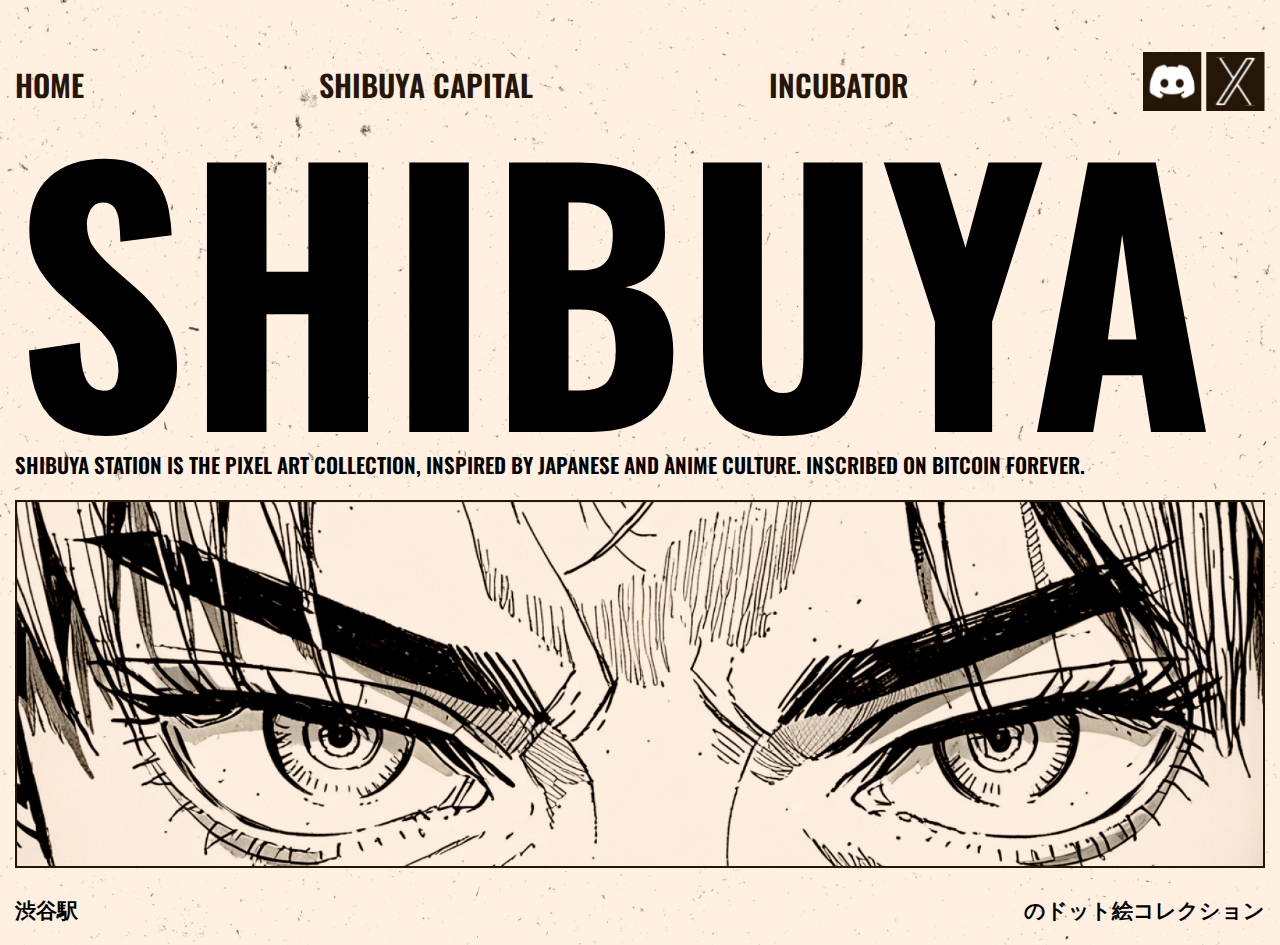
==== index.html @ 70e0d337 "Add files via upload" ====
<!DOCTYPE html>
<html lang="en">
  <head>
    <meta charset="UTF-8" />
    <meta name="viewport" content="width=device-width, initial-scale=1.0" />
    <title>SHibuya</title>
    <link rel="preconnect" href="https://fonts.googleapis.com" />
    <link rel="preconnect" href="https://fonts.gstatic.com" crossorigin />
    <link
      href="https://fonts.googleapis.com/css2?family=Oswald:wght@200..700&display=swap"
      rel="stylesheet"
    />
    <link rel="stylesheet" href="./style.css" />
  </head>
  <body>
    <header class="header">
      <div class="container">
        <nav class="nav">
         <img src="./img/logo.png" alt="" class="logo">
         
         <div class="menu">
            <a href="">home</a>
            <a href="">shibuya capital</a>
            <a href="">incubator</a>

            <div class="icons">
               <img src="./img/discord BLACK.svg" alt="">
               <img src="./img/twitter BLACK.svg" alt="">
            </div>
         </div>


     

         <img src="./img/iconamoon_menu-burger-horizontal-thin.svg" alt="" class="burger">
        </nav>
      </div>
    </header>

    <section class="hero">
      <div class="container">
         <div class="hero__wrapper">
            <h1>SHIBUYA</h1>
            <p>Shibuya Station is the pixel art collection, inspired by Japanese and anime culture.  Inscribed on Bitcoin FOREVER.</p>
            <img src="./img/hero-img.png" alt="">
            <div>
               <p>渋谷駅</p>
               <p>のドット絵コレクション</p>
            </div>

         </div>
      </div>
    </section>

    <script src="./script.js"></script>
  </body>
</html>
---- style.css ----
* {
  font-family: 'Oswald', system-ui;
  padding: 0;
  margin: 0;
}
.container {
  max-width: 1600px;
  margin: 0 auto;
  padding: 0 15px;
}
body {
  background-image: url(./img/bg-1.png);
  background-position: center;
  background-size: cover;
}
.header {
  padding: 52px 0 0;

  @media (max-width: 800px) {
    background-image: url(./img/bg-2.png);
    background-position: center;
    padding: 40px 0 0;
  }
}

.nav {
  display: flex;
  justify-content: space-between;
  align-items: center;
  gap: 20px;
}
.logo,
.burger {
  display: none;

  @media (max-width: 800px) {
    display: block;
    z-index: 11;
  }
}
.menu {
  display: flex;
  justify-content: space-between;
  align-items: center;
  gap: 20px;

  width: 100%;

  @media (max-width: 800px) {
    /* display: none; */

    position: fixed;
    top: 0;
    left: 0;
    width: 100%;
    height: 100dvh;
    background-color: #251607;

    display: flex;
    flex-direction: column;
    align-items: center;
    justify-content: center;
    gap: 20px;
    z-index: 10;

    opacity: 0;
    visibility: hidden;

    transition: 0.8s;

    &:active {
      opacity: 1;
      visibility: visible;
    }
  }

  a {
    font-size: 30px;
    font-weight: 600;
    text-transform: uppercase;
    text-decoration: none;
    color: #251607;

    @media (max-width: 800px) {
      color: white;
    }
  }
}

.hero__wrapper {
  justify-content: center;
  h1 {
    /* font-size: 440px; */
    line-height: 1;
    font-size: clamp(5.625rem, -1.023rem + 27.27vw, 26.25rem);

    
    @media (max-width: 480px) {
      padding: 20px 0 0;
    }
  }
  img {
    width: 100%;
  }
  p {
    /* font-size: 22px; */
    font-size: clamp(1.125rem, 1.044rem + 0.33vw, 1.375rem);
    text-transform: uppercase;
    font-weight: 600;
    margin-bottom: 20px;

    @media (max-width: 480px) {
      padding: 20px 0;
    }
  }

  div {
    display: flex;
    justify-content: space-between;
    align-items: center;
    gap: 20px;
    margin-top: 20px;

    @media (max-width: 480px) {
      justify-content: center;
      p:first-child {
        display: none;
      }
    }
  }
}
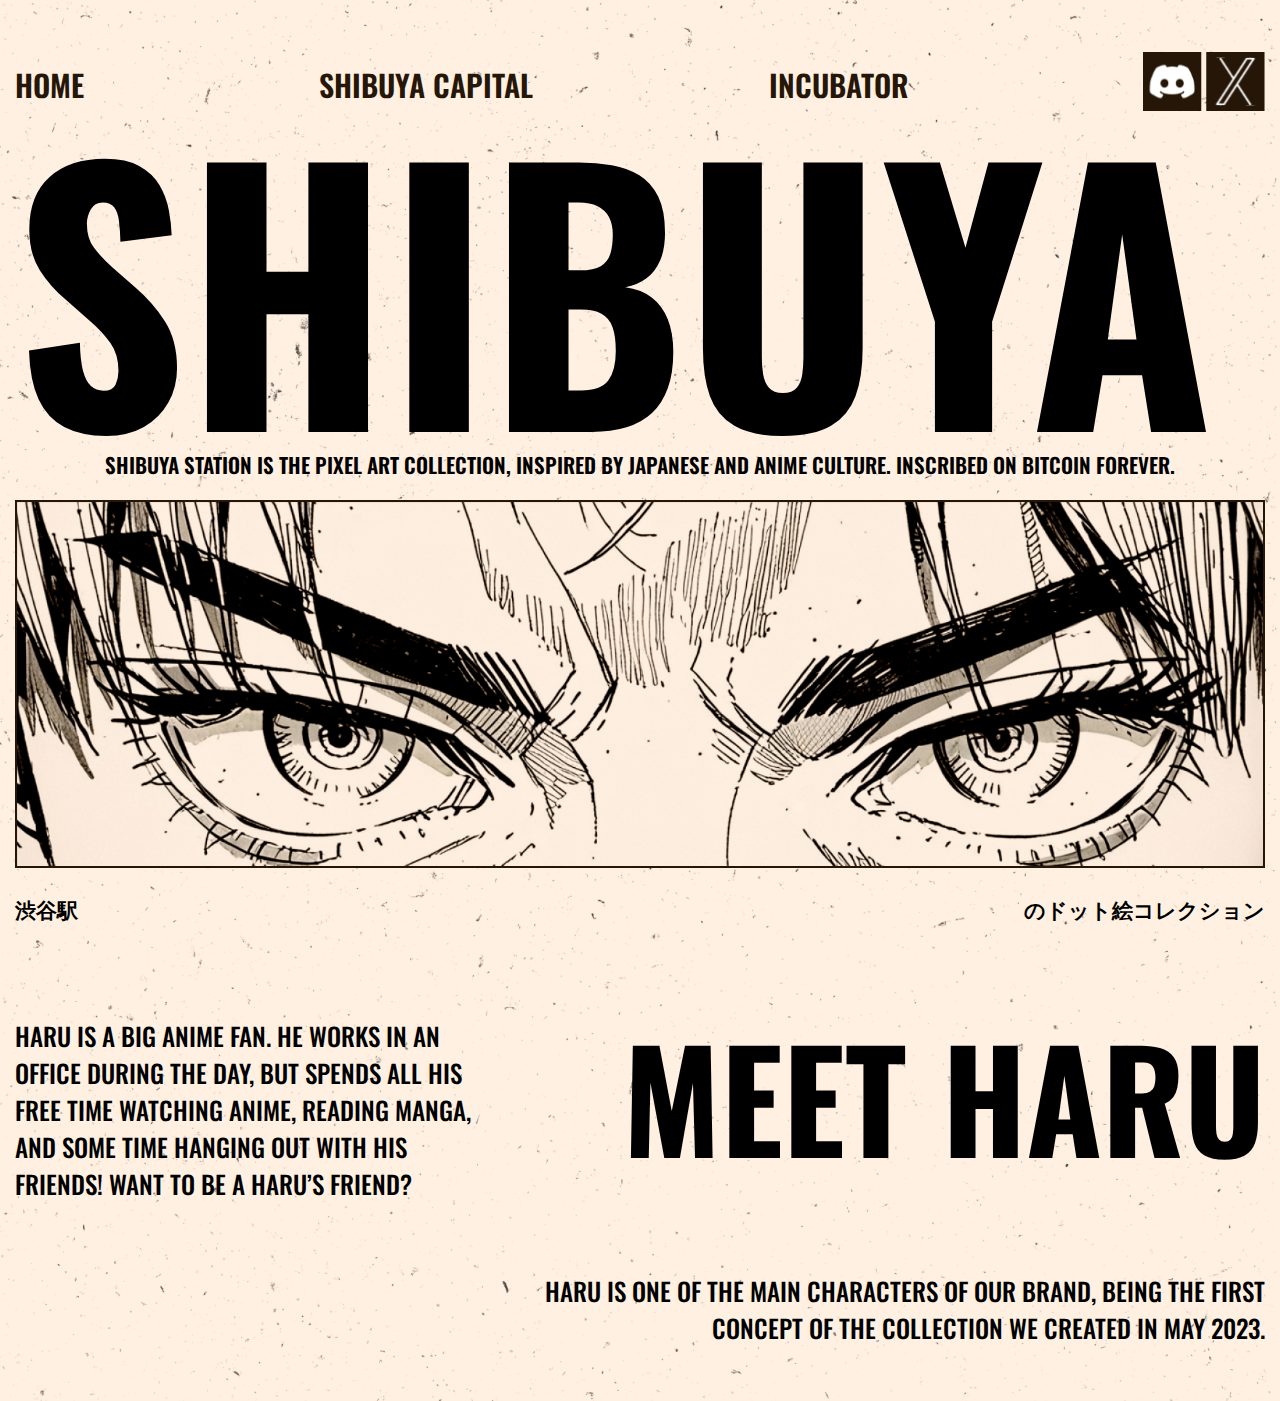
==== commit cb3db4af: "Add files via upload" ====
--- a/index.html
+++ b/index.html
@@ -4,54 +4,127 @@
     <meta charset="UTF-8" />
     <meta name="viewport" content="width=device-width, initial-scale=1.0" />
     <title>SHibuya</title>
+    <link
+      rel="stylesheet"
+      href="https://cdn.jsdelivr.net/npm/swiper@11/swiper-bundle.min.css"
+    />
+
     <link rel="preconnect" href="https://fonts.googleapis.com" />
     <link rel="preconnect" href="https://fonts.gstatic.com" crossorigin />
+
     <link
       href="https://fonts.googleapis.com/css2?family=Oswald:wght@200..700&display=swap"
       rel="stylesheet"
     />
     <link rel="stylesheet" href="./style.css" />
+    <link rel="shortcut icon" href="./img/logo.png" />
   </head>
   <body>
     <header class="header">
       <div class="container">
         <nav class="nav">
-         <img src="./img/logo.png" alt="" class="logo">
-         
-         <div class="menu">
+          <img src="./img/logo.png" alt="" class="logo" />
+
+          <div class="menu">
             <a href="">home</a>
             <a href="">shibuya capital</a>
             <a href="">incubator</a>
 
             <div class="icons">
-               <img src="./img/discord BLACK.svg" alt="">
-               <img src="./img/twitter BLACK.svg" alt="">
+              <img src="./img/discord BLACK.svg" alt="" />
+              <img src="./img/twitter BLACK.svg" alt="" />
             </div>
-         </div>
+          </div>
 
-
-     
-
-         <img src="./img/iconamoon_menu-burger-horizontal-thin.svg" alt="" class="burger">
+          <img
+            src="./img/iconamoon_menu-burger-horizontal-thin.svg"
+            alt=""
+            class="burger"
+          />
         </nav>
       </div>
     </header>
 
     <section class="hero">
       <div class="container">
-         <div class="hero__wrapper">
-            <h1>SHIBUYA</h1>
-            <p>Shibuya Station is the pixel art collection, inspired by Japanese and anime culture.  Inscribed on Bitcoin FOREVER.</p>
-            <img src="./img/hero-img.png" alt="">
-            <div>
-               <p>渋谷駅</p>
-               <p>のドット絵コレクション</p>
-            </div>
-
-         </div>
+        <div class="hero__wrapper">
+          <h1>SHIBUYA</h1>
+          <p>
+            Shibuya Station is the pixel art collection, inspired by Japanese
+            and anime culture. Inscribed on Bitcoin FOREVER.
+          </p>
+          <img src="./img/hero-img.png" alt="" />
+          <div>
+            <p>渋谷駅</p>
+            <p>のドット絵コレクション</p>
+          </div>
+        </div>
       </div>
     </section>
 
+    <section class="album">
+
+      <div class="container">
+
+        <div class="swiper album__swiper-1">
+
+          <div class="swiper-wrapper">
+
+            <div class="swiper-slide">
+
+              <img src="https://shibuya-bay.vercel.app/carousel-1.png" alt="">
+            </div>
+            
+            <div class="swiper-slide">
+              
+              <img src="https://shibuya-bay.vercel.app/carousel-1.png" alt="">
+            </div>
+
+          
+        </div>
+      </div>
+     
+      <div class="swiper album__swiper-2">
+
+        <div class="swiper-wrapper">
+
+          <div class="swiper-slide">
+
+            <img src="https://shibuya-bay.vercel.app/carousel-2.png" alt="">
+          </div>
+          
+          <div class="swiper-slide">
+            
+            <img src="https://shibuya-bay.vercel.app/carousel-2.png" alt="">
+          </div>
+
+        
+      </div>
+    </div>
+
+    
+
+    </section>
+
+    <section class="meet">
+      <div class="container">
+        <div class="meet__wrapper">
+          <div class="meet__left">
+            <img src="	https://shibuya-bay.vercel.app/meet-1.png" alt="">
+            <p>Haru is a big anime fan. He works in an office during the day, but spends all his free time watching anime, reading manga, and some time hanging out with his friends! Want to be a Haru’s friend?</p>
+          </div>
+
+          <div class="meet__right">
+            <h2>meet haru</h2>
+            <p>Haru is one of the main characters of our brand, being the first concept of the collection we created in May 2023.</p>
+            <img class="china-1" src="https://shibuya-bay.vercel.app/meet-2.png" alt="">
+          </div>
+        </div>
+        <img class="china-2" src="	https://shibuya-bay.vercel.app/meet-china.svg" alt="">
+      </div>
+    </section>
+
+    <script src="https://cdn.jsdelivr.net/npm/swiper@11/swiper-bundle.min.js"></script>
     <script src="./script.js"></script>
   </body>
 </html>
--- a/style.css
+++ b/style.css
@@ -68,7 +68,7 @@
 
     transition: 0.8s;
 
-    &:active {
+    &.active {
       opacity: 1;
       visibility: visible;
     }
@@ -80,6 +80,7 @@
     text-transform: uppercase;
     text-decoration: none;
     color: #251607;
+    cursor: pointer;
 
     @media (max-width: 800px) {
       color: white;
@@ -108,6 +109,8 @@
     text-transform: uppercase;
     font-weight: 600;
     margin-bottom: 20px;
+    text-align: center;
+
 
     @media (max-width: 480px) {
       padding: 20px 0;
@@ -129,3 +132,95 @@
     }
   }
 }
+
+
+
+.swiper-slide{
+  img{
+    width: 100%;
+  }
+}
+
+
+.album{
+  .container{
+    max-width: 1900px;
+     
+  }
+}
+
+.meet__wrapper{
+  display: grid;
+  grid-template-columns: 1fr 1.5fr ;
+  gap: 50px;
+
+
+  @media (max-width:800px) {
+    /* grid-template-columns: 1fr; */
+      display: flex;
+      flex-direction: column-reverse;
+
+  }
+
+  img{
+    width: 100%;
+  }
+
+
+  p{
+    font-size: 25px;
+    text-transform: uppercase;
+    font-weight: 500;
+  }
+
+}
+
+
+
+.meet__right{
+  h2{
+    /* font-size: 170px; */
+    font-size: clamp(3.25rem, 0.792rem + 9.83vw, 10.625rem);
+    text-transform: uppercase;
+    text-align: right;
+
+    @media (max-width:800px) {
+      text-align: center;
+    }
+  }
+  p{
+    text-align: right;
+    max-width: 800px;
+    margin-left: auto;
+    margin-bottom: 30px;
+    margin-top: 73.5px;
+
+    @media (max-width:800px) {
+      text-align: center;
+      margin-top: 30px;
+
+    }
+  }
+
+  img{
+    margin-bottom: 20px;
+  }
+
+
+}
+
+
+.china-1{
+  @media (max-width:880px) {
+    display: none;
+  }
+}
+.china-2{
+  display: none;
+
+  @media (max-width:800px) {
+    display: block;
+    width: 60%;
+    margin: 30px auto;
+  }
+}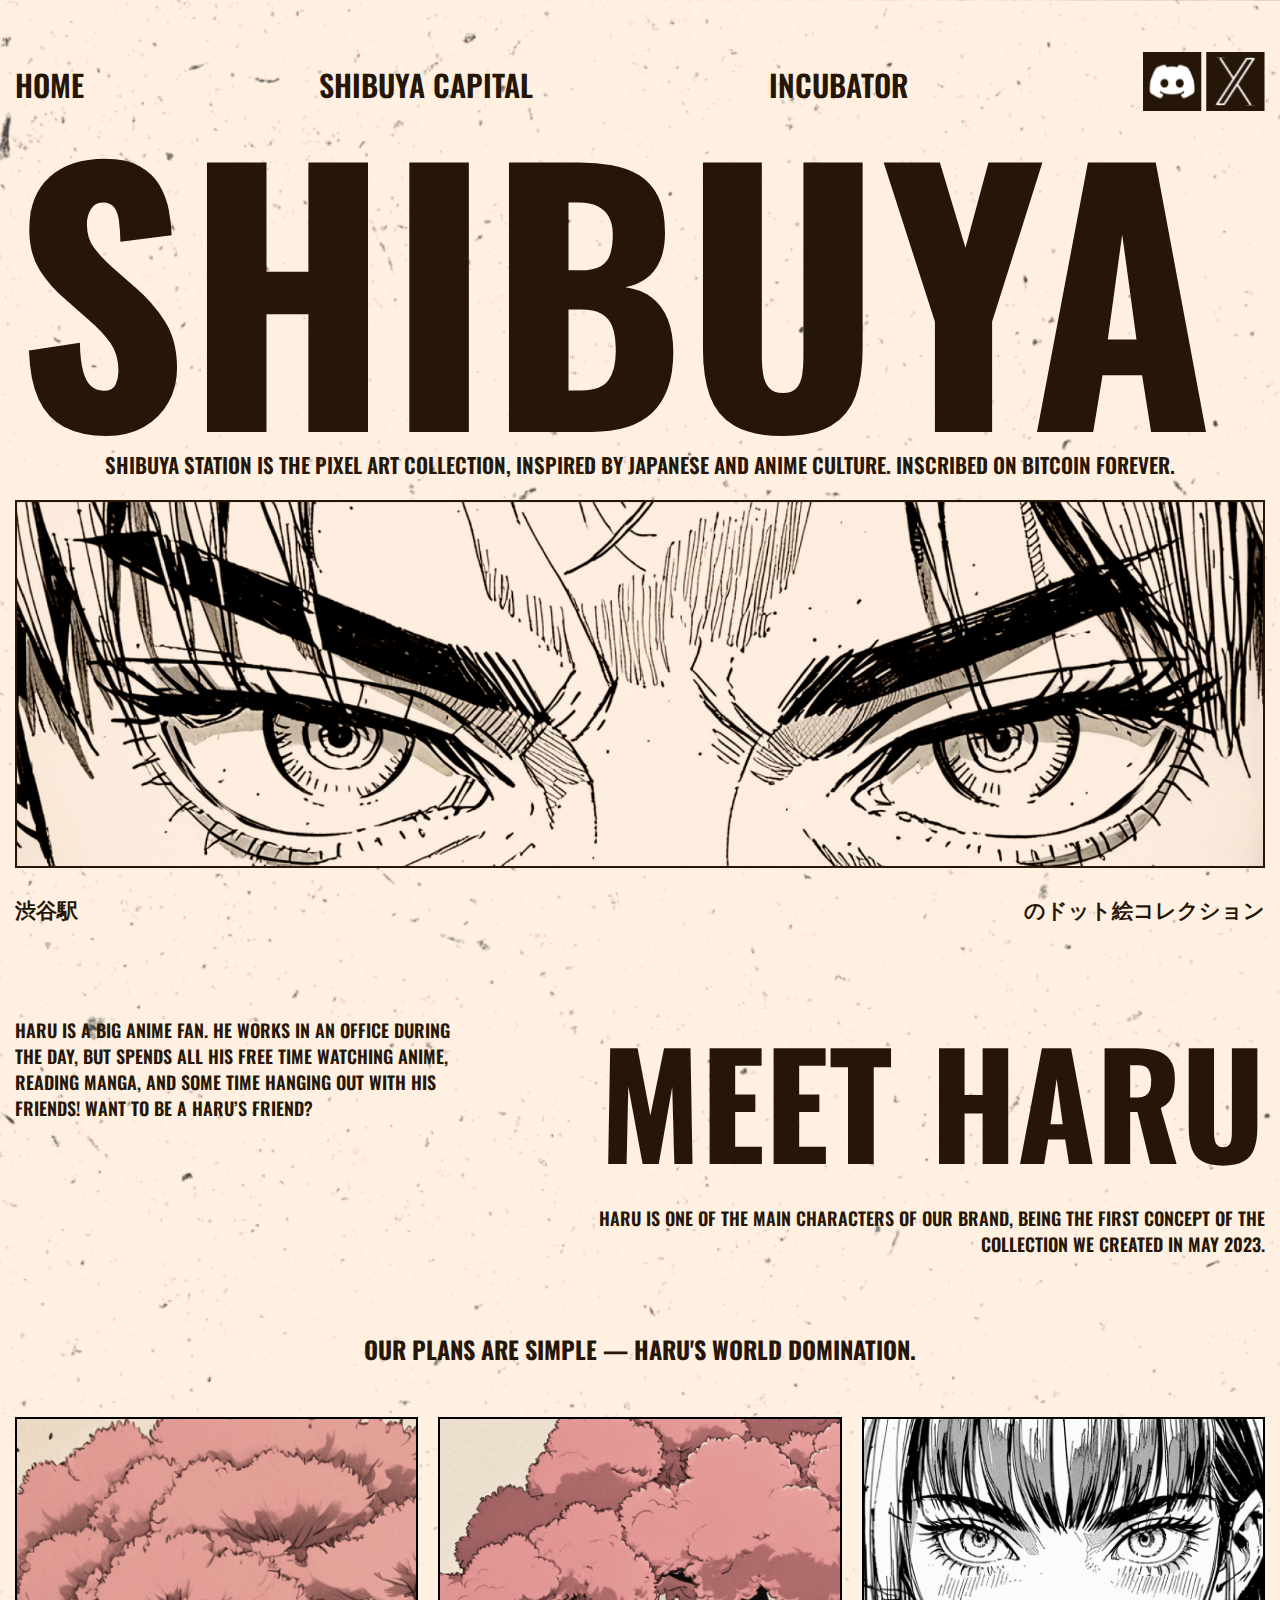
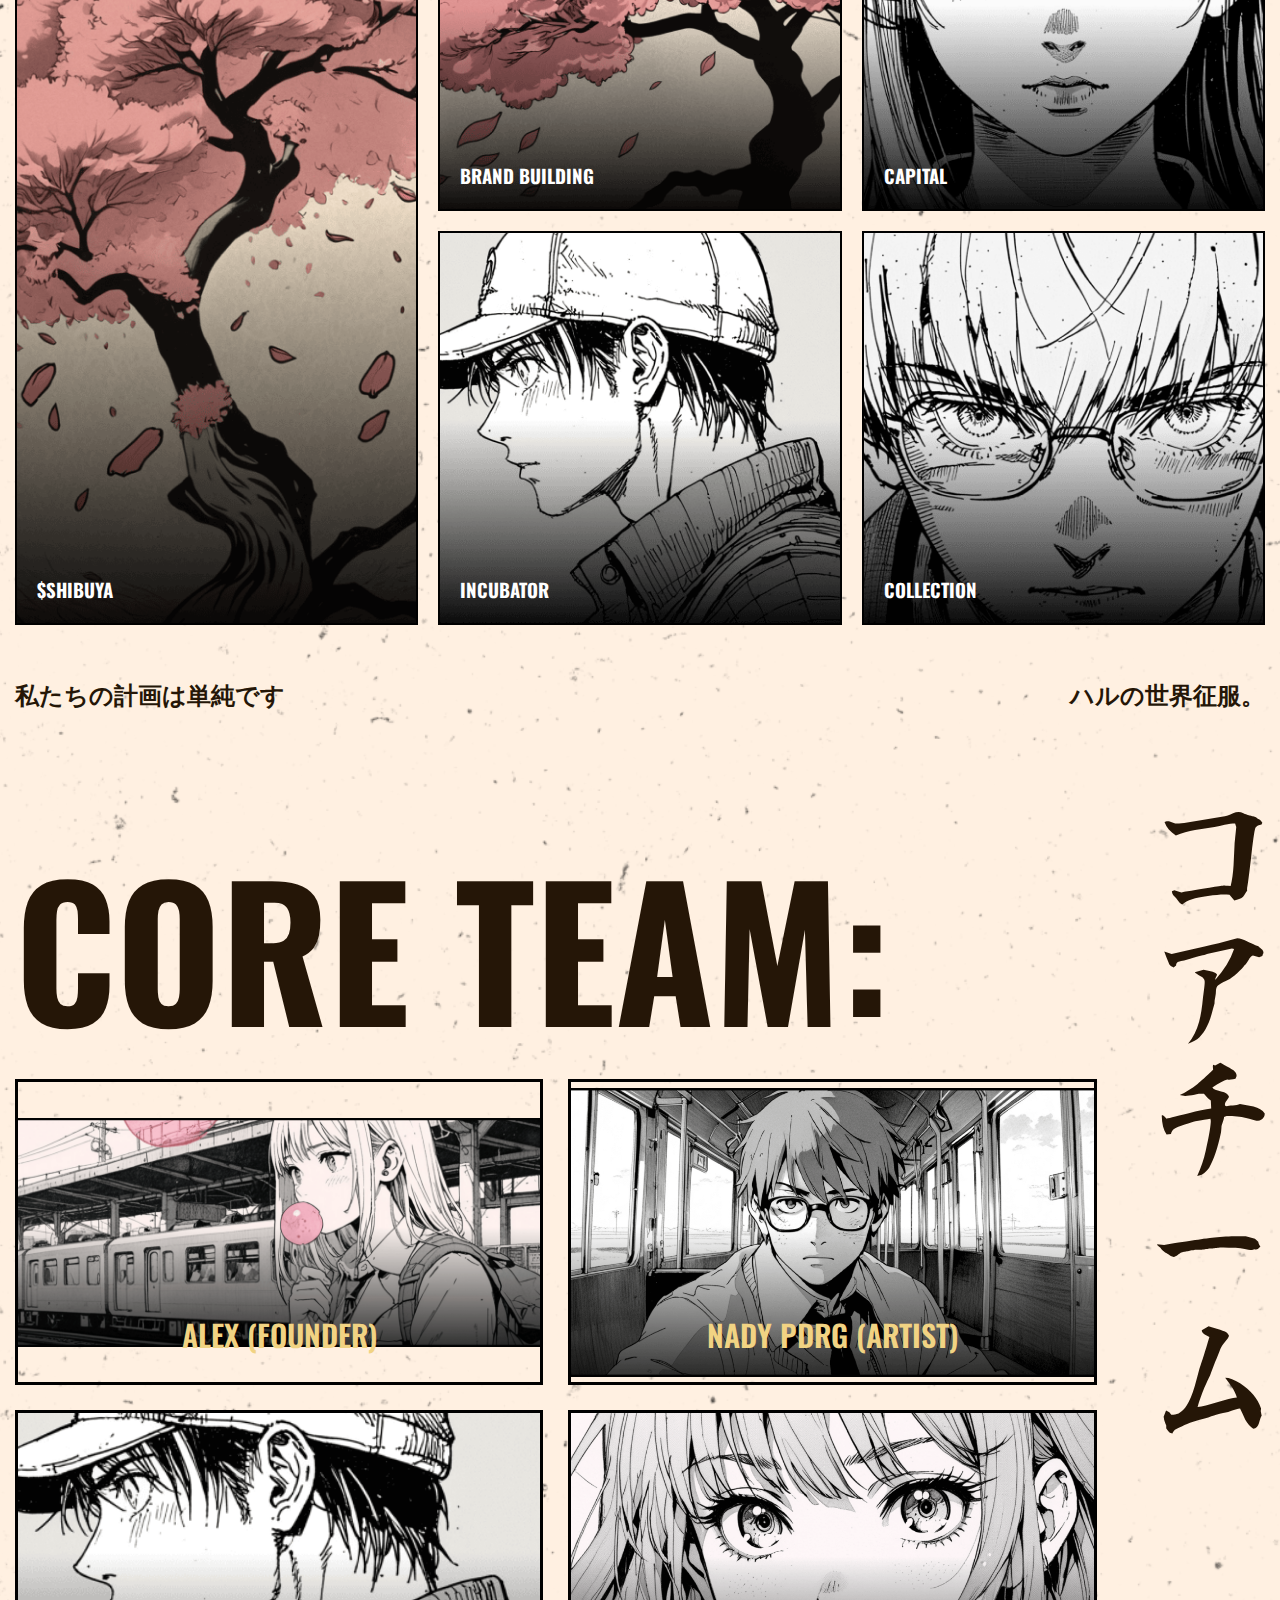
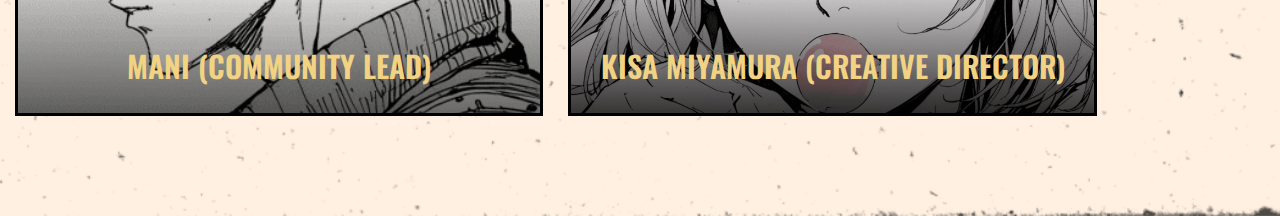
==== commit 42ced39c: "Add files via upload" ====
--- a/index.html
+++ b/index.html
@@ -109,18 +109,89 @@
     <section class="meet">
       <div class="container">
         <div class="meet__wrapper">
-          <div class="meet__left">
-            <img src="	https://shibuya-bay.vercel.app/meet-1.png" alt="">
+          <div class="meet__box">
+            <img src="https://shibuya-bay.vercel.app/meet-1.png" alt="">
             <p>Haru is a big anime fan. He works in an office during the day, but spends all his free time watching anime, reading manga, and some time hanging out with his friends! Want to be a Haru’s friend?</p>
           </div>
 
-          <div class="meet__right">
+          <div class="meet__info">
             <h2>meet haru</h2>
             <p>Haru is one of the main characters of our brand, being the first concept of the collection we created in May 2023.</p>
-            <img class="china-1" src="https://shibuya-bay.vercel.app/meet-2.png" alt="">
-          </div>
-        </div>
-        <img class="china-2" src="	https://shibuya-bay.vercel.app/meet-china.svg" alt="">
+            <img src="https://shibuya-bay.vercel.app/meet-2.png" alt="">
+           <img src="https://shibuya-bay.vercel.app/meet-china.svg" alt="">
+          </div>
+      </div>
+    </section>
+
+    <section class="our">
+      <div class="container">
+        <h2 class="our__title">Our plans are simple — Haru's world domination.</h2>
+
+        <div class="our__wrapper">
+          <div class="our__card card-1">
+            <h3>$SHIBUYA</h3>
+            <p>Something interesting is coming</p>
+          </div>
+
+          <div class="our__card card-2">
+            <h3>Brand building</h3>
+            <p>And active IP expansion outside of web3 bubble</p>
+          </div>
+
+
+          <div class="our__card card-3">
+            <h3>INCUBATOR</h3>
+            <p>Incubation program for web3 companies with the mission to reward our community</p>
+          </div>
+
+          <div class="our__card card-4">
+            <h3>cAPITAL</h3>
+            <p>Venture Capital arm of Shibuya Station</p>
+          </div>
+
+          <div class="our__card card-5">
+            <h3>Collection</h3>
+            <p>Shibuya Station Ordinals collection</p>
+          </div>
+
+        </div>
+
+        <div class="our__box">
+          <h2>私たちの計画は単純です</h2>
+          <h2>ハルの世界征服。</h2>
+        </div>
+        
+
+      </div>
+    </section>
+
+    <section class="team">
+      <div class="container">
+        <div class="team__wrapper">
+          <div class="team__wrap">
+               <h2>Core team:</h2>
+
+               <div class="team__grid">
+                  <div class="team__card">
+                    <p>Alex (founder)</p>
+                  </div>
+
+                  <div class="team__card">
+                    <p>Nady PDRG (Artist)</p>
+                  </div>
+
+                  <div class="team__card">
+                    <p>Mani (Community Lead)</p>
+                  </div>
+                  
+                  <div class="team__card">
+                    <p>Kisa Miyamura (Creative Director)</p>
+                  </div>
+
+               </div>
+          </div>
+          <img class="team__img" src="./img/china.svg" alt="">
+        </div>
       </div>
     </section>
 
--- a/style.css
+++ b/style.css
@@ -3,16 +3,21 @@
   padding: 0;
   margin: 0;
 }
+
 .container {
   max-width: 1600px;
   margin: 0 auto;
   padding: 0 15px;
 }
+
 body {
   background-image: url(./img/bg-1.png);
   background-position: center;
   background-size: cover;
-}
+
+  color: #251607;
+}
+
 .header {
   padding: 52px 0 0;
 
@@ -29,6 +34,7 @@
   align-items: center;
   gap: 20px;
 }
+
 .logo,
 .burger {
   display: none;
@@ -38,6 +44,7 @@
     z-index: 11;
   }
 }
+
 .menu {
   display: flex;
   justify-content: space-between;
@@ -90,19 +97,22 @@
 
 .hero__wrapper {
   justify-content: center;
+
   h1 {
     /* font-size: 440px; */
     line-height: 1;
     font-size: clamp(5.625rem, -1.023rem + 27.27vw, 26.25rem);
 
-    
+
     @media (max-width: 480px) {
       padding: 20px 0 0;
     }
   }
+
   img {
     width: 100%;
   }
+
   p {
     /* font-size: 22px; */
     font-size: clamp(1.125rem, 1.044rem + 0.33vw, 1.375rem);
@@ -126,6 +136,7 @@
 
     @media (max-width: 480px) {
       justify-content: center;
+
       p:first-child {
         display: none;
       }
@@ -135,92 +146,296 @@
 
 
 
-.swiper-slide{
-  img{
+.swiper-slide {
+  img {
     width: 100%;
   }
 }
 
 
-.album{
-  .container{
+.album {
+  .container {
     max-width: 1900px;
-     
-  }
-}
-
-.meet__wrapper{
+
+  }
+}
+
+.meet__wrapper {
   display: grid;
-  grid-template-columns: 1fr 1.5fr ;
+  grid-template-columns: 1fr 1.7fr;
   gap: 50px;
 
+  text-transform: uppercase;
 
   @media (max-width:800px) {
     /* grid-template-columns: 1fr; */
-      display: flex;
-      flex-direction: column-reverse;
-
-  }
-
-  img{
+    display: flex;
+    flex-direction: column-reverse;
+
+  }
+
+  img {
     width: 100%;
   }
 
 
-  p{
-    font-size: 25px;
+  p {
+    /* font-size: 25px; */
+    font-size: clamp(1.125rem, -1.044rem + 0.33vw, 1.375rem);
+    font-weight: 600;
+
+
+  }
+
+  h2 {
+
+    /* font-size: 180px; */
+    font-size: clamp(2.5rem, -0.32rem + 11.57vw, 11.25rem);
+
+
+  }
+
+}
+
+
+.meet__info {
+  text-align: right;
+
+  @media (max-width:800px) {
+    text-align: center;
+
+  }
+
+  p {
+    margin-bottom: 30px;
+
+  }
+}
+
+
+
+.our {
+  padding-top: 20px;
+}
+
+.our__title {
+  text-align: center;
+  text-transform: uppercase;
+
+}
+
+.our__wrapper {
+  padding: 50px 0;
+
+  display: grid;
+  grid-auto-columns: 1fr;
+  grid-template-columns: 1fr 1fr 1fr;
+  grid-template-rows: 1fr 1fr;
+  gap: 20px 20px;
+  grid-template-areas:
+    "card-1 card-2 card-4"
+    "card-1 card-3 card-5";
+
+  @media (max-width:1000px) {
+    grid-template-columns: 1fr 1fr;
+    grid-template-rows: 1fr 1fr 1fr;
+    grid-template-areas:
+      "card-1 card-1"
+      "card-2 card-3"
+      "card-4 card-5";
+  }
+
+  @media (max-width:700px) {
+    grid-template-columns: 1fr;
+    grid-template-rows: 1fr 1fr 1fr 1fr 1fr;
+    grid-template-areas:
+      "card-1"
+      "card-2"
+      "card-3"
+      "card-4"
+      "card-5";
+  }
+
+  .card-1 {
+    grid-area: card-1;
+  }
+
+  .card-2 {
+    grid-area: card-2;
+  }
+
+  .card-3 {
+    grid-area: card-3;
+  }
+
+  .card-4 {
+    grid-area: card-4;
+  }
+
+  .card-5 {
+    grid-area: card-5;
+  }
+
+
+}
+
+.our__card {
+  min-height: 350px;
+  border: 2px solid black;
+  display: flex;
+  flex-direction: column;
+  justify-content: end;
+  color: white;
+  padding: 20px;
+
+
+
+
+  background-repeat: no-repeat;
+  background-size: cover;
+  background-position: center;
+
+  text-transform: uppercase;
+
+  @media (max-width:700px) {
+    min-height: 200px;
+    text-align: center;
+  }
+
+  p {
+    height: 0;
+    overflow: hidden;
+    transition: 0.5s;
+
+    @media (max-width:700px) {
+      height: auto;
+    }
+
+  }
+
+  h3 {
+    transition: 0.5s;
+
+    @media (max-width:700px) {
+      font-size: 30px;
+    }
+  }
+
+  &:hover {
+    p {
+      height: 30px;
+
+    }
+
+    h3 {
+      font-size: 40px;
+    }
+  }
+
+}
+
+.card-1 {
+  grid-area: cad-1;
+  background-image: url(./img/plans-1.png);
+}
+
+.card-2 {
+  grid-area: card-2;
+  background-image: url(./img/plans-2.png);
+}
+
+.card-3 {
+  grid-area: card-3;
+  background-image: url(./img/plans-3.png);
+}
+
+.card-4 {
+  grid-area: card-4;
+  background-image: url(./img/plans-4.png);
+}
+
+.card-5 {
+  grid-area: card-5;
+  background-image: url(./img/plans-5.png);
+}
+
+.our__box {
+  display: flex;
+  justify-content: space-between;
+  align-items: center;
+  gap: 20px;
+  flex-wrap: wrap;
+
+
+}
+
+
+
+.team {
+  padding: 100px 0;
+}
+
+.team__wrapper {
+  display: grid;
+  grid-template-columns: 10fr 1fr;
+  gap: 60px;
+}
+
+.team__wrap {
+  h2 {
+    font-size: 180px;
     text-transform: uppercase;
-    font-weight: 500;
-  }
-
-}
-
-
-
-.meet__right{
-  h2{
-    /* font-size: 170px; */
-    font-size: clamp(3.25rem, 0.792rem + 9.83vw, 10.625rem);
-    text-transform: uppercase;
-    text-align: right;
-
-    @media (max-width:800px) {
-      text-align: center;
-    }
-  }
-  p{
-    text-align: right;
-    max-width: 800px;
-    margin-left: auto;
-    margin-bottom: 30px;
-    margin-top: 73.5px;
-
-    @media (max-width:800px) {
-      text-align: center;
-      margin-top: 30px;
-
-    }
-  }
-
-  img{
-    margin-bottom: 20px;
-  }
-
-
-}
-
-
-.china-1{
-  @media (max-width:880px) {
-    display: none;
-  }
-}
-.china-2{
-  display: none;
-
-  @media (max-width:800px) {
-    display: block;
-    width: 60%;
-    margin: 30px auto;
-  }
+  }
+}
+
+.team__grid {
+  display: grid;
+  grid-template-columns: 1fr 1fr;
+  gap: 25px;
+}
+
+.team__card {
+  border: 3px solid black;
+  min-height: 250px;
+  background-repeat: no-repeat;
+  background-position: center;
+  background-size: cover;
+
+  display: flex;
+  align-items: end;
+  padding: 25px;
+  justify-content: center;
+  text-align: center;
+  text-transform: uppercase;
+  font-size: 30px;
+  color: rgb(241, 211, 131);
+  font-weight: 600;
+  background-size: 120%;
+  transition: 0.6s;
+
+  &:hover {
+    background-size: 160%;
+  }
+
+  &:nth-child(1) {
+    background-image: url(./img/team-1.png);
+  }
+
+  &:nth-child(2) {
+    background-image: url(./img/team-2.png);
+  }
+
+  &:nth-child(3) {
+    background-image: url(./img/plans-3.png);
+  }
+
+  &:nth-child(4) {
+    background-image: url(./img/team-4.png);
+  }
+
+
+}
+
+.team__img {
+  width: 100%;
 }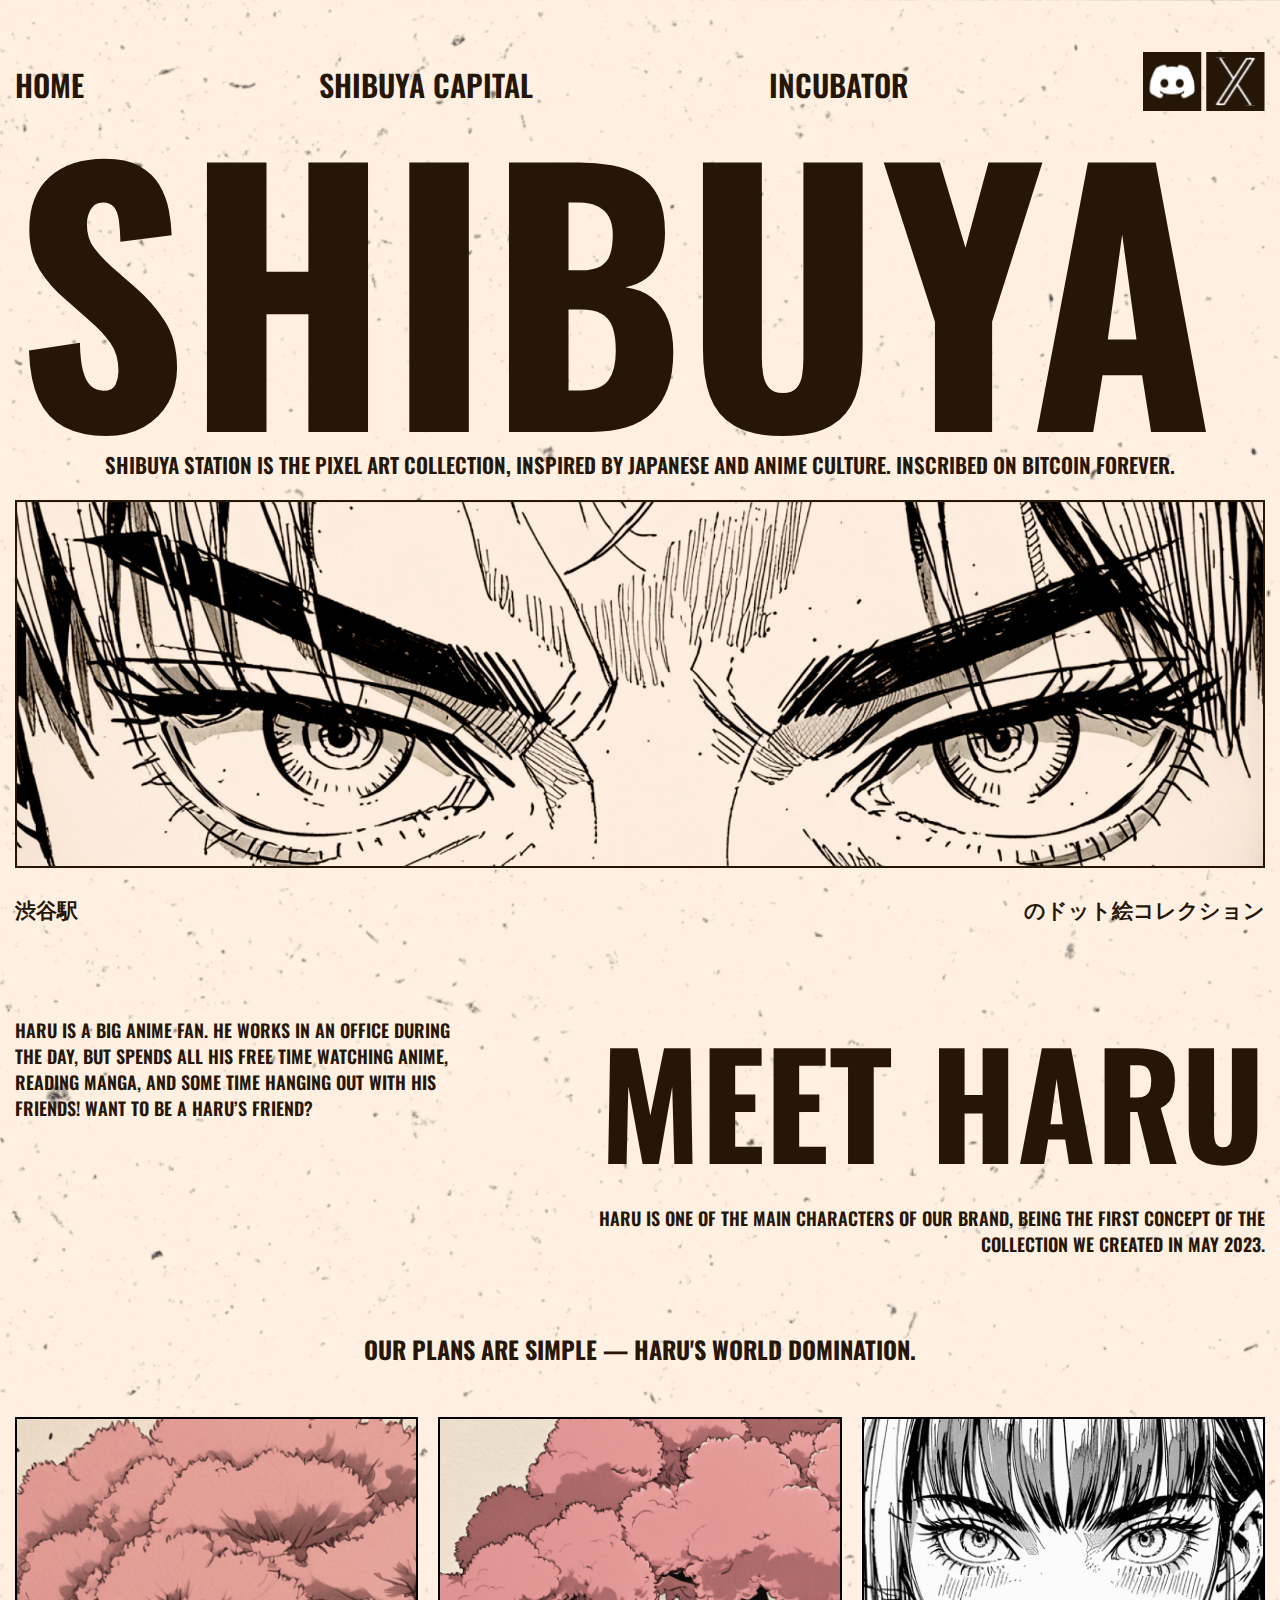
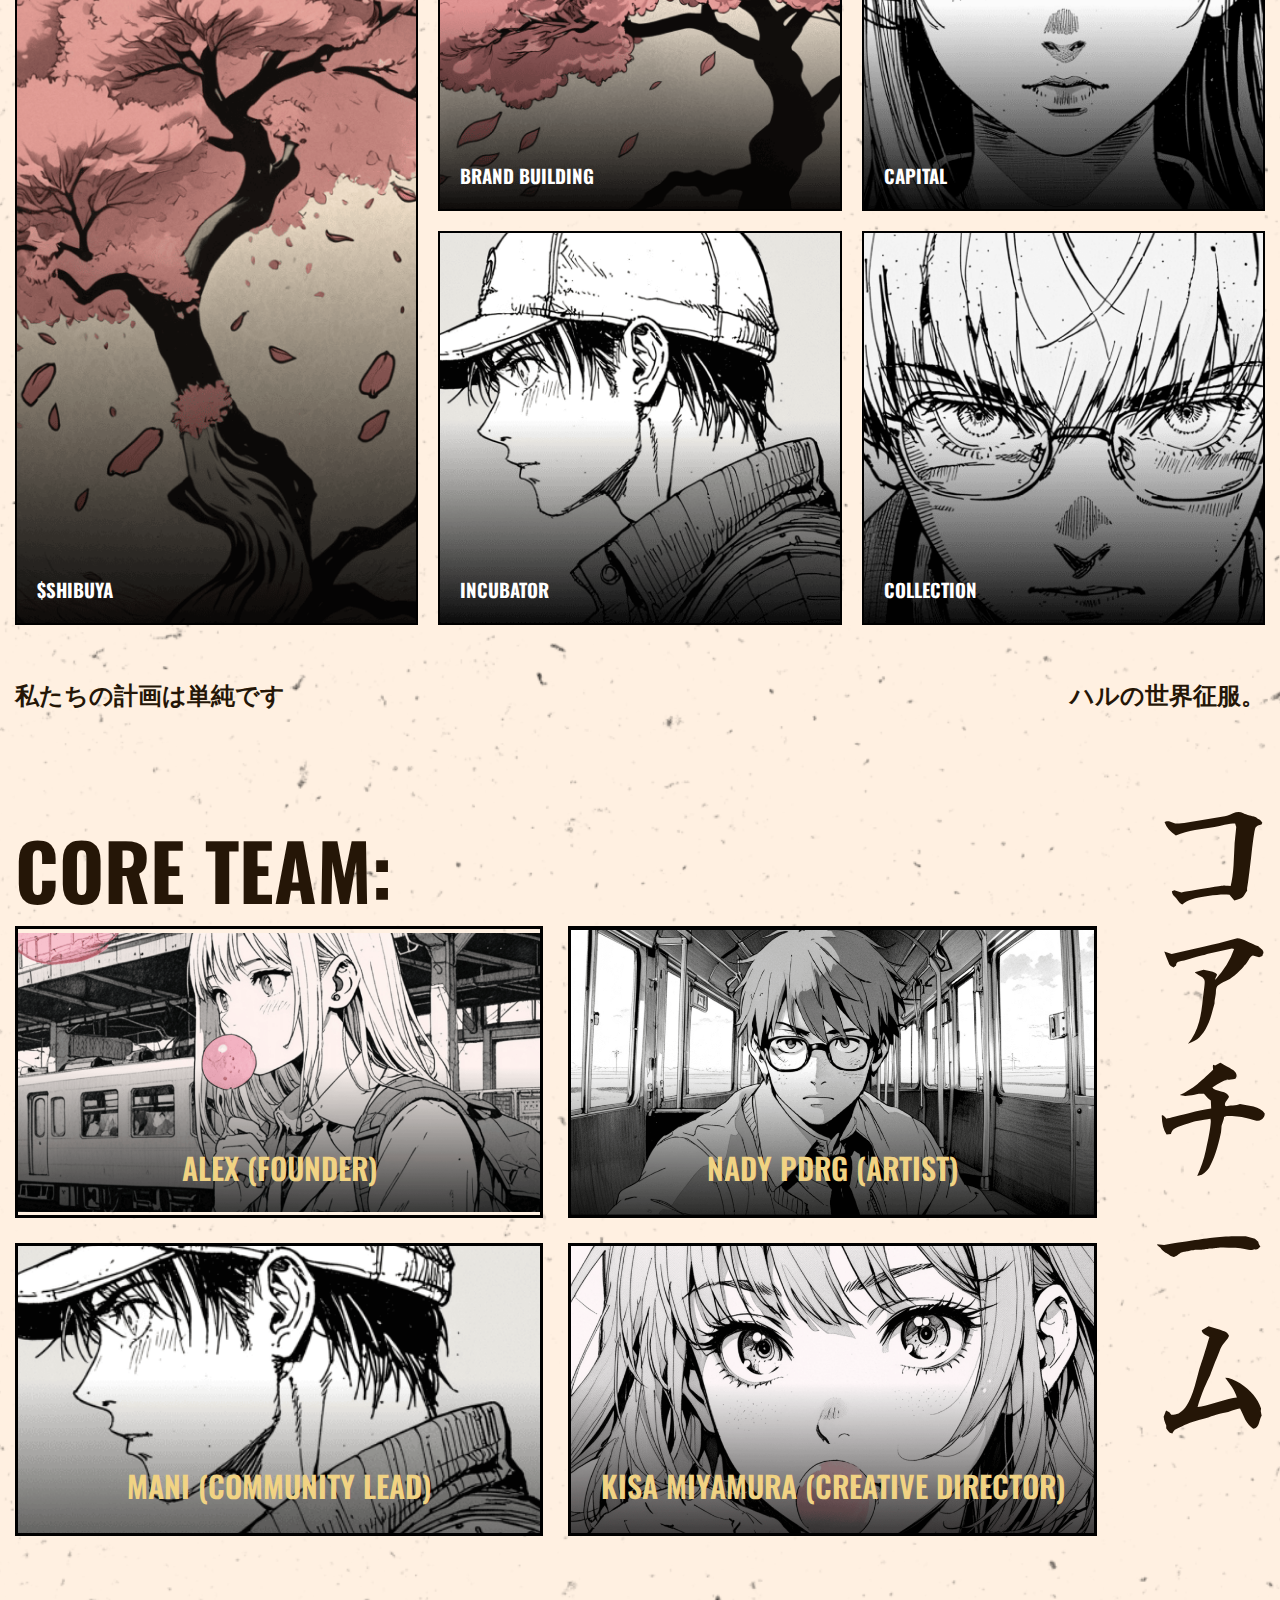
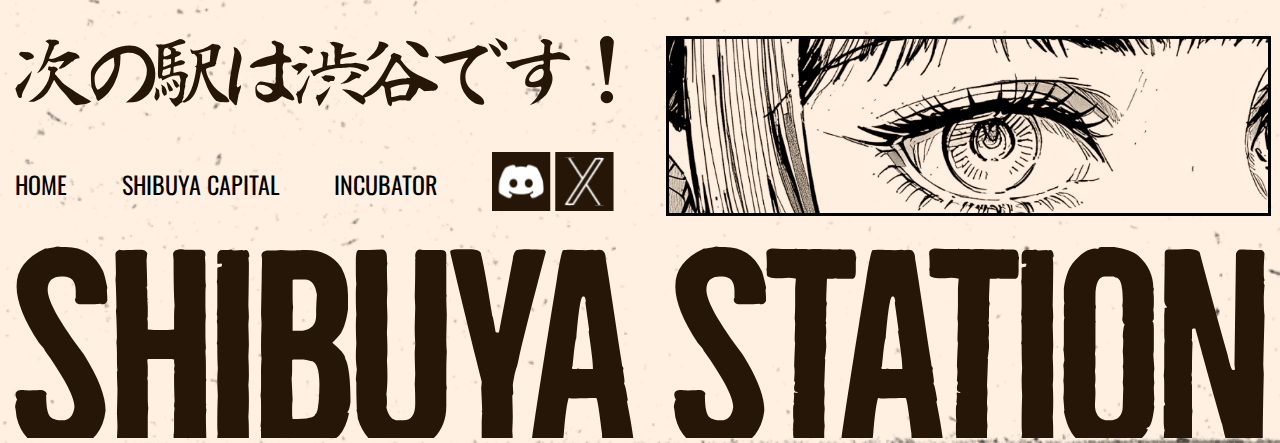
==== commit dbf6b089: "Add files via upload" ====
--- a/index.html
+++ b/index.html
@@ -3,7 +3,7 @@
   <head>
     <meta charset="UTF-8" />
     <meta name="viewport" content="width=device-width, initial-scale=1.0" />
-    <title>SHibuya</title>
+    <title>Homepage</title>
     <link
       rel="stylesheet"
       href="https://cdn.jsdelivr.net/npm/swiper@11/swiper-bundle.min.css"
@@ -26,9 +26,9 @@
           <img src="./img/logo.png" alt="" class="logo" />
 
           <div class="menu">
-            <a href="">home</a>
-            <a href="">shibuya capital</a>
-            <a href="">incubator</a>
+            <a href="index.html">home</a>
+            <a href="capital.html">shibuya capital</a>
+            <a href="incubator.html">incubator</a>
 
             <div class="icons">
               <img src="./img/discord BLACK.svg" alt="" />
@@ -195,6 +195,36 @@
       </div>
     </section>
 
+    <footer class="footer">
+      <div class="container">
+        <div class="footer__wrap">
+          <div class="footer__box">
+            <img src="./img/footer-title.svg" alt="" > 
+            <div class="footer__menu">
+
+
+            <a href="">home</a>
+            <a href="">shibuya capital</a>
+            <a href="">incubator</a>
+
+            <div class="footer__icons">
+              <img src="./img/discord BLACK.svg" alt="" />
+              <img src="./img/twitter BLACK.svg" alt="" />
+            </div>
+
+          </div>
+
+          
+        </div>
+        <img src="./img/footer-img-1.png" alt="" class="footer__eyes">
+
+     
+      </div>
+      <img src="./img/footer-text.svg" alt="" class="footer__text">
+    </div>
+
+    </footer>
+
     <script src="https://cdn.jsdelivr.net/npm/swiper@11/swiper-bundle.min.js"></script>
     <script src="./script.js"></script>
   </body>
--- a/style.css
+++ b/style.css
@@ -98,10 +98,13 @@
 .hero__wrapper {
   justify-content: center;
 
+
   h1 {
     /* font-size: 440px; */
     line-height: 1;
     font-size: clamp(5.625rem, -1.023rem + 27.27vw, 26.25rem);
+    z-index: -1;
+    position: relative;
 
 
     @media (max-width: 480px) {
@@ -383,7 +386,8 @@
 
 .team__wrap {
   h2 {
-    font-size: 180px;
+    /* font-size: 180px; */
+    font-size: clamp(4.375rem, 4.174rem + 0.83vw, 5rem);
     text-transform: uppercase;
   }
 }
@@ -392,11 +396,19 @@
   display: grid;
   grid-template-columns: 1fr 1fr;
   gap: 25px;
+
+  @media (max-width:800px) {
+    grid-template-columns: 1fr;
+  }
 }
 
 .team__card {
   border: 3px solid black;
-  min-height: 250px;
+  /* min-height: 250px; */
+
+  /* aspect: ratio 2px / 1px; */
+  aspect-ratio: 2/1;
+  
   background-repeat: no-repeat;
   background-position: center;
   background-size: cover;
@@ -438,4 +450,62 @@
 
 .team__img {
   width: 100%;
+
+}
+
+
+
+.footer {
+
+}
+.footer__wrap {
+  display: grid;
+  grid-template-columns: 1fr 1fr;
+  gap: 52px;
+
+  @media (max-width:1200px) {
+    grid-template-columns: 1.5fr 1fr;
+  }
+
+ @media (max-width:1000px) {
+  grid-template-columns: 1fr;
+}
+
+}
+.footer__box {
+  > img {
+    width: 100%;
+  }
+}
+
+.footer__menu {
+  display: flex;
+  justify-content: space-between;
+  gap: 20px;
+  align-items: center;
+  margin-top: 40px;
+
+  @media (max-width:500px) {
+    flex-direction: column;
+  }
+
+  a{
+    text-decoration: none;
+    color: black;
+    font-size: 24px;
+    text-transform: uppercase;
+  }
+}
+.footer__icons {
+
+}
+.footer__eyes {
+  width: 100%;
+  border: 3px solid black;
+
+
+}
+.footer__text {
+width: 100%;
+margin-top: 30px;
 }